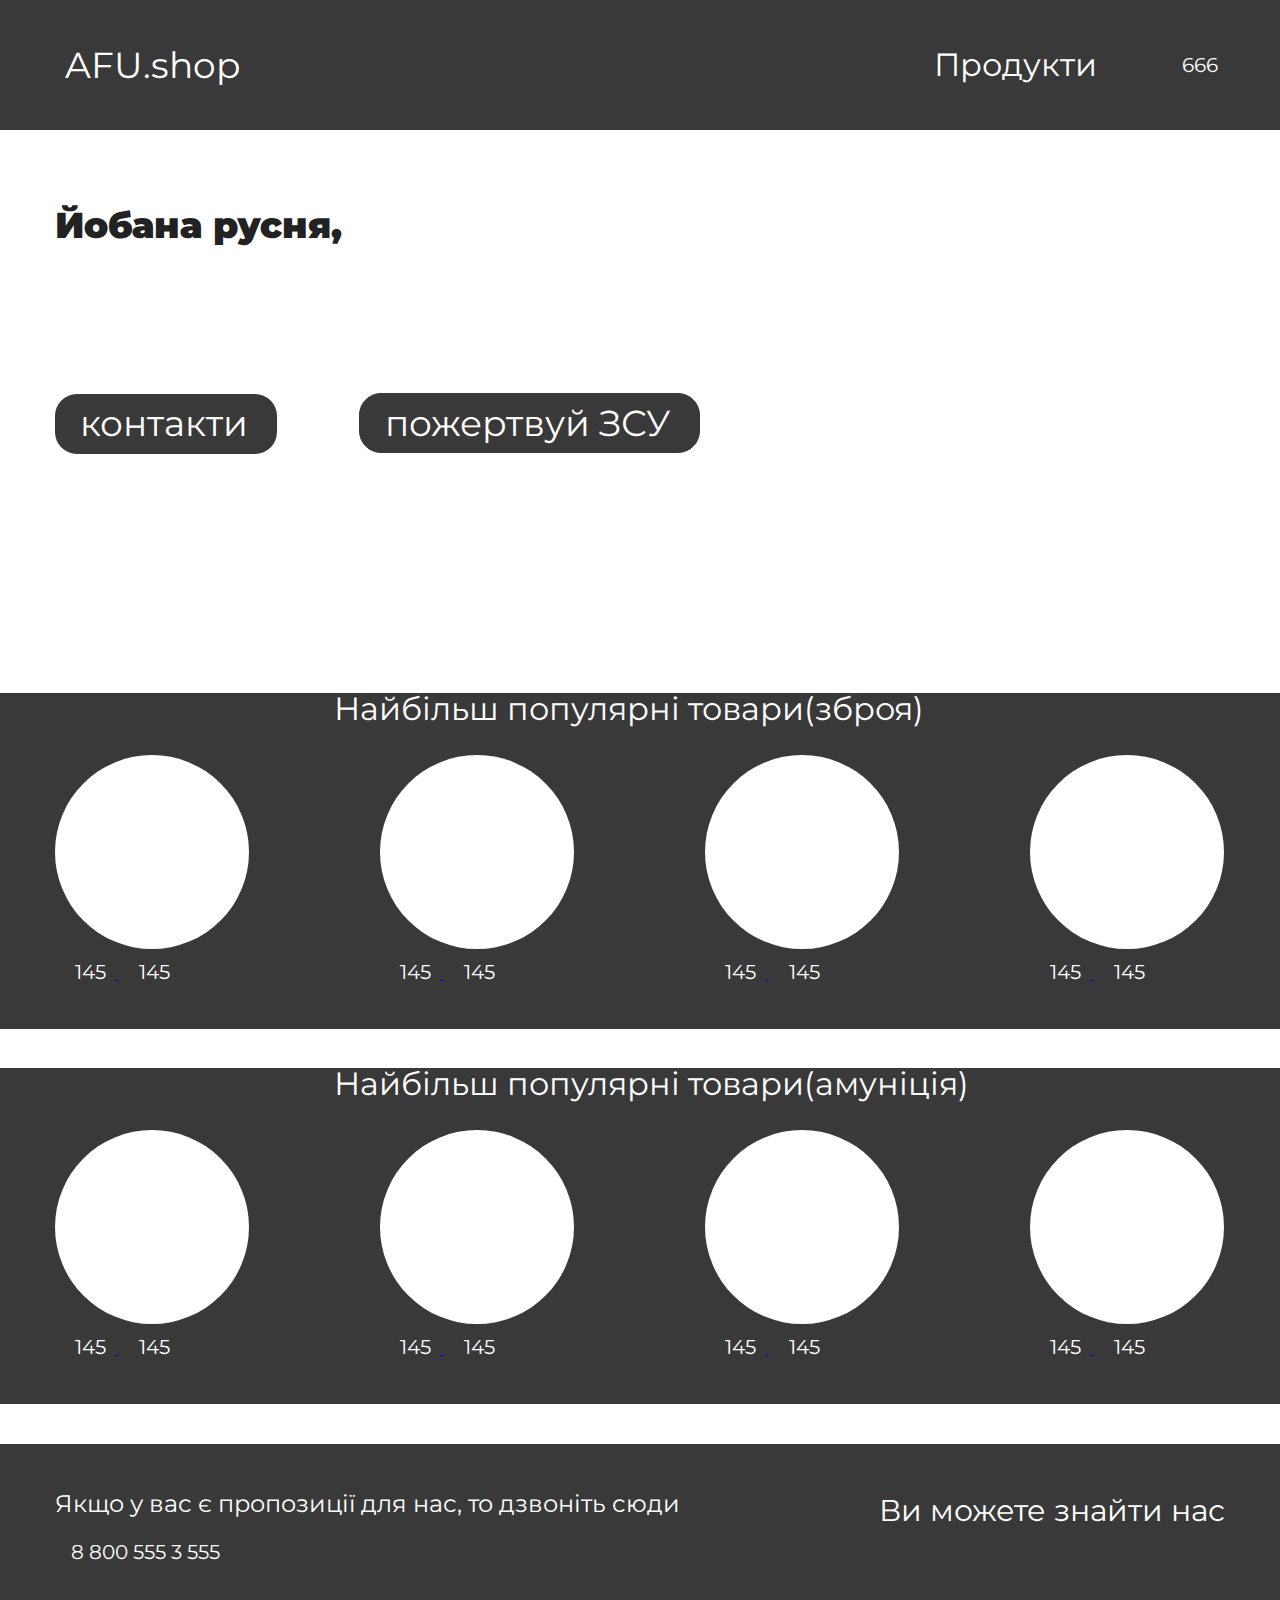
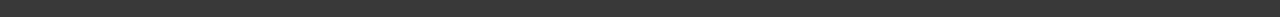
==== index.html @ fc77554c "Add files via upload" ====
<!DOCTYPE html>
<html lang="en">
<head>
    <meta charset="UTF-8">
    <meta http-equiv="X-UA-Compatible" content="IE=edge">
    <meta name="viewport" content="width=device-width, initial-scale=1.0">
    <link rel="preconnect" href="https://fonts.googleapis.com">
    <link rel="preconnect" href="https://fonts.gstatic.com" crossorigin>
    <link href="https://fonts.googleapis.com/css2?family=Montserrat&display=swap" rel="stylesheet">

    <link rel="stylesheet" href="css/reset.css">
    <link rel="stylesheet" href="css/style.css">
    <title>Document</title>
</head>
<body>
    <header class="header">
        <div class="container nav">
            <div class="logo">
                <a href="index.html">
                    <img src="img/icons/bullet (1) 1.svg" alt="">
                    <h1>AFU.shop</h1>
                </a>
            </div>
            <div class="right-side">
                <nav class="menu">
                    <div class="drop">
                        <h1>Продукти</h1>
                        <img src="img/icons/arrow-down.svg" alt="">
                    </div>
                    <ul class="drop-content" id="drop-content">
                        <li><a href="/src/ProductListPage/ProductList.html" id="Heavy">Важка зброя</a></li>
                        <li><a href="/src/ProductListPage/ProductList.html" id="Light">Легка зброя</a></li>
                        <li><a href="/src/ProductListPage/ProductList.html" id="amunition">Амуніція</a></li>
                    </ul>
                </nav>
                <div class="balance">
                    <a href="../src/CartPage/Cart.html">
                        <img src="img/icons/shopping-cart 1.svg" alt="" class="cart">
                    </a>
                    <h1>666</h1>
                    <div class="ghost-description">
                        <img src="img/icons/ghost 1.svg" alt="" class="ghost">
                        <div class="description">
                            <span>душі русні</span>
                        </div>
                    </div>
                </div>
            </div>
        </div>
    </header>
    <main calss="main">
        <div class="upper-part">
            <div class="container">
                <div class="about">
                    <h1>Йобана русня,</h1>
                    <p>щоб повсирались йобані ви хуєсоси. 
                        Цей магазин для тих, хто думає так само.</p>
                </div>
                <div class="buttons">
                    <div class="button contacts">
                        <a href="#footer" class="">контакти</a>
                    </div>
                    <div class="button charity">
                        <a href="#" class="">пожертвуй ЗСУ</a>
                    </div>
                </div>
            </div>
        </div>
        <div class="lower-part">
            <div class="mdse weapons">
                <div class="container goods">
                    <h1>Найбільш популярні товари(зброя)</h1>
                    <ul id="goods-row1">
                        <li class="good">
                            <a href="ProductPage/ProductPage.html">
                                <div class="good-img firstg">
                                </div>
                                <div class="good-data">
                                    <div class="data">
                                        <span>145</span>
                                        <img src="img/icons/view 1.svg" alt="">
                                    </div>
                                    <div class="data">
                                        <span>145</span>
                                        <img src="img/icons/ghost 1.svg" alt="">
                                    </div>
                                </div>
                            </a>
                        </li>
                        <li class="good nf">
                            <a href="ProductPage/ProductPage.html">
                                <div class="good-img secondg">
    
                                </div>
                                <div class="good-data">
                                    <div class="data">
                                        <span>145</span>
                                        <img src="img/icons/view 1.svg" alt="">
                                    </div>
                                    <div class="data">
                                        <span>145</span>
                                        <img src="img/icons/ghost 1.svg" alt="">
                                    </div>
                                </div>
                            </a>
                        </li>
                        <li class="good nf">
                            <a href="ProductPage/ProductPage.html">
                                <div class="good-img thirdg">
    
                                </div>
                                <div class="good-data">
                                    <div class="data">
                                        <span>145</span>
                                        <img src="img/icons/view 1.svg" alt="">
                                    </div>
                                    <div class="data">
                                        <span>145</span>
                                        <img src="img/icons/ghost 1.svg" alt="">
                                    </div>
                                </div>
                            </a>
                        </li>
                        <li class="good nf last">
                            <a href="ProductPage/ProductPage.html">
                                <div class="good-img fourthg">
    
                                </div>
                                <div class="good-data">
                                    <div class="data">
                                        <span>145</span>
                                        <img src="img/icons/view 1.svg" alt="">
                                    </div>
                                    <div class="data">
                                        <span>145</span>
                                        <img src="img/icons/ghost 1.svg" alt="">
                                    </div>
                                </div>
                            </a>
                        </li>
                    </ul>
                </div>
            </div>
            <div class="mdse amunition">
                <div class="container goods">
                    <h1>Найбільш популярні товари(амуніція)</h1>
                    <ul id="goods-row2">
                        <li class="good">
                            <a href="ProductPage/ProductPage.html">
                                <div class="good-img fifthg">
    
                                </div>
                                <div class="good-data">
                                    <div class="data">
                                        <span>145</span>
                                        <img src="img/icons/view 1.svg" alt="">
                                    </div>
                                    <div class="data">
                                        <span>145</span>
                                        <img src="img/icons/ghost 1.svg" alt="">
                                    </div>
                                </div>
                            </a>
                        </li>
                        <li class="good nf">
                            <a href="ProductPage/ProductPage.html">
                                <div class="good-img sixthg">
    
                                </div>
                                <div class="good-data">
                                    <div class="data">
                                        <span>145</span>
                                        <img src="img/icons/view 1.svg" alt="">
                                    </div>
                                    <div class="data">
                                        <span>145</span>
                                        <img src="img/icons/ghost 1.svg" alt="">
                                    </div>
                                </div>
                            </a>
                        </li>
                        <li class="good nf">
                            <a href="ProductPage/ProductPage.html">
                                <div class="good-img seventhg">
    
                                </div>
                                <div class="good-data">
                                    <div class="data">
                                        <span>145</span>
                                        <img src="img/icons/view 1.svg" alt="">
                                    </div>
                                    <div class="data">
                                        <span>145</span>
                                        <img src="img/icons/ghost 1.svg" alt="">
                                    </div>
                                </div>
                            </a>
                        </li>
                        <li class="good nf last">
                            <a href="ProductPage/ProductPage.html">
                                <div class="good-img eighthg">
    
                                </div>
                                <div class="good-data">
                                    <div class="data">
                                        <span>145</span>
                                        <img src="img/icons/view 1.svg" alt="">
                                    </div>
                                    <div class="data">
                                        <span>145</span>
                                        <img src="img/icons/ghost 1.svg" alt="">
                                    </div>
                                </div>
                            </a>
                        </li>
                    </ul>
                </div>
            </div>
        </div>
    </main>
    <footer class="footer" id="footer">
        <div class="container bot">
            <div class="leftside">
                <ul>
                    <li class="proposition">Якщо у вас є пропозиції для нас, то дзвоніть сюди</li>
                    <li class="phone">
                        <img src="img/icons/phone-call 1.svg" alt="">
                        <a href="tel: 88005553555">8 800 555 3 555</a>
                    </li>
                </ul>
            </div>
            <div class="rightside">
                <ul>
                    <li class="find">Ви можете знайти нас</li>
                    <li class="networks">
                        <a href="https://www.youtube.com/watch?v=dQw4w9WgXcQ">
                            <img src="img/icons/twitter 1.svg" alt="">
                        </a>
                        <a href="https://www.youtube.com/watch?v=dQw4w9WgXcQ">
                            <img src="img/icons/discord 1.svg" alt="">
                        </a>
                        <a href="https://www.youtube.com/watch?v=dQw4w9WgXcQ">
                            <img src="img/icons/instagram 1.svg" alt="">
                        </a>
                    </li>
                </ul>
            </div>
        </div>
    </footer>
    <script src="/src/js/mainpage.js"></script>
    <script src="js/cross.js"></script>
</body>
</html>
---- css/style.css ----
@import url(header.css);
@import url(footer.css);

.upper-part {
    background: url(../img/images/jvlin\ 1.jpg) no-repeat center top;
}


.about {
    padding-top: 77px;
}

.about h1 {
    font-size: 36px;
    font-weight: 900;
    /* font-family: 'Montserrat', sans-serif; */
}

.about p {
    font-size: 36px;
    color: white;
    width: 658px;
}

.buttons {
    margin-top: 42px;
    padding-bottom: 200px;
}

.button {
    background-color: #393939;
    margin-right: 78px;
    border-radius: 22px;
    height: 60px;
    display: inline-block;
    align-items: middle;
    padding: 11px 24px 23px 25px;
}

.button a {
    font-size: 36px;
    text-decoration: none;
    color: white;
}

.contacts {
    width: 222px;
}

.charity {
    border: 1px solid #393939;
    width: 341px;
}

.mdse {
    margin-top: 39px;
    height: 336px;
    background: #393939 no-repeat center top / cover;
}

.goods h1{
    font-size: 32px;
    color: white;
    margin-left: 279px;
}

.good {
    display: inline-block;
}

.nf {
    margin-left: 127px;
}

.good-img {
    width: 194px;
    height: 194px;
    border-radius: 100%;
    background-color: #fff;
    margin-top: 30px;
    cursor: pointer;
    background-position: center;
    background-repeat: no-repeat;
    background-size: contain;
}

.good-data {
    margin-top: 13px;
}

.data {
    display: inline-block;
    margin-left: 20px;
}

.data span{
    font-size: 20px;
    color: white;
    margin-right: 5px;
}

.data img{
    margin-top: -5px;
}

.amunition {
    margin-bottom: 40px;
}



/* image links */
.firstg {
    background-image: url(../img/images/Light/pistols/APS/main.jpg);
    background-size: 80%;
}

.secondg {
    background-image: url(../img/images/Heavy/airplanes/Bayraktar_TB2/main.jpg);
}

.thirdg {
    background-image: url(../img/images/Light/greneda_launcher/NLAW/main.jpg);
}

.fourthg {
    background-image: url(../img/images/Heavy/tanks/Т-64БВ/main.jpg);
}

.fifthg {
    background-image: url(../img/images/amunition/granades/Bandera-smuzi/main.jpg);
    /* background-size: 90%; */
}

.sixthg {
    background-image: url(../img/images/amunition/helmets/default_helmets/main.jpg);
    background-size: 80%;
}

.seventhg {
    background-image: url(../img/images/amunition/granades/TAG_FBG/main.jpg);
    /* background-size: 90%; */
}

.eighthg {
    background-image: url(../img/images/amunition/armour/default_armour/main.jpg);
}
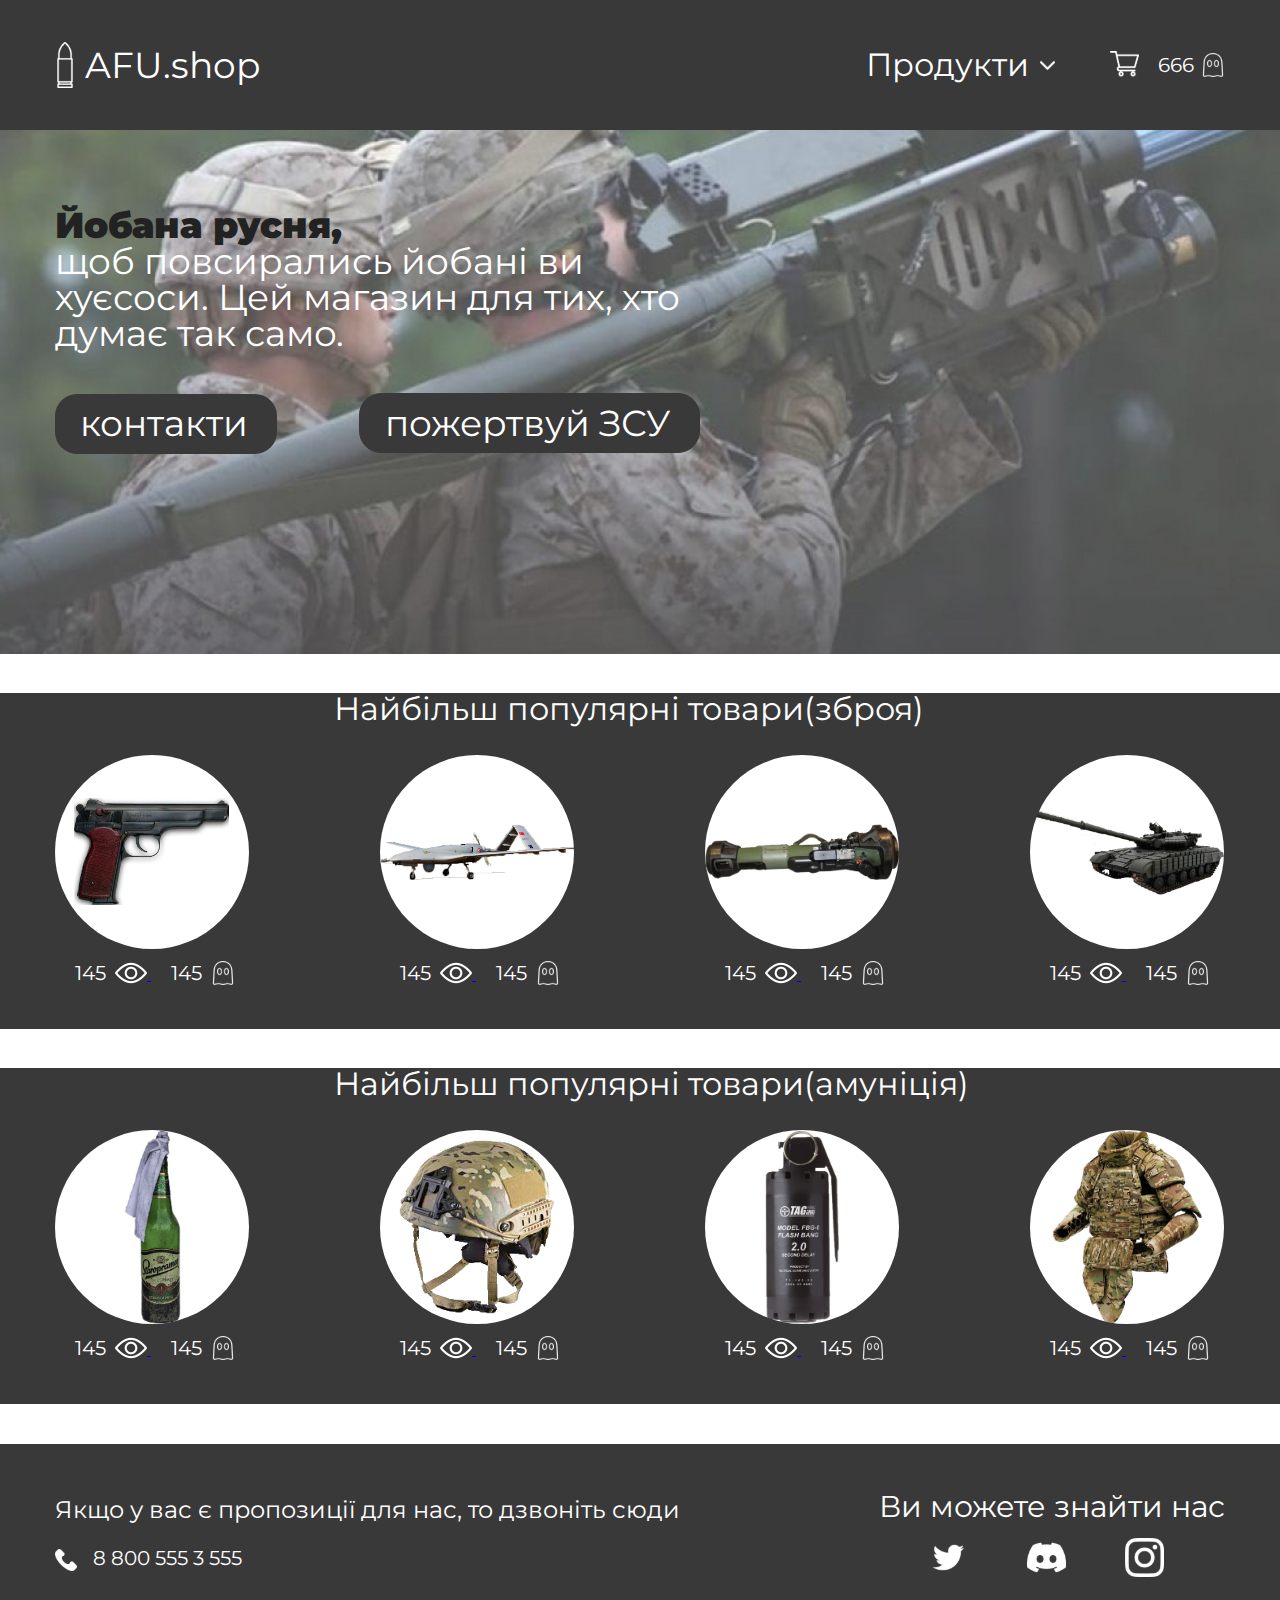
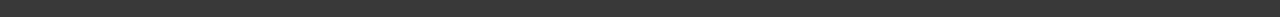
==== commit c34a96f6: "Update index.html" ====
--- a/index.html
+++ b/index.html
@@ -28,9 +28,9 @@
                         <img src="img/icons/arrow-down.svg" alt="">
                     </div>
                     <ul class="drop-content" id="drop-content">
-                        <li><a href="/src/ProductListPage/ProductList.html" id="Heavy">Важка зброя</a></li>
-                        <li><a href="/src/ProductListPage/ProductList.html" id="Light">Легка зброя</a></li>
-                        <li><a href="/src/ProductListPage/ProductList.html" id="amunition">Амуніція</a></li>
+                        <li><a href="../ProductListPage/ProductList.html" id="Heavy">Важка зброя</a></li>
+                        <li><a href="../ProductListPage/ProductList.html" id="Light">Легка зброя</a></li>
+                        <li><a href="../ProductListPage/ProductList.html" id="amunition">Амуніція</a></li>
                     </ul>
                 </nav>
                 <div class="balance">
@@ -250,4 +250,4 @@
     <script src="/src/js/mainpage.js"></script>
     <script src="js/cross.js"></script>
 </body>
-</html>+</html>
